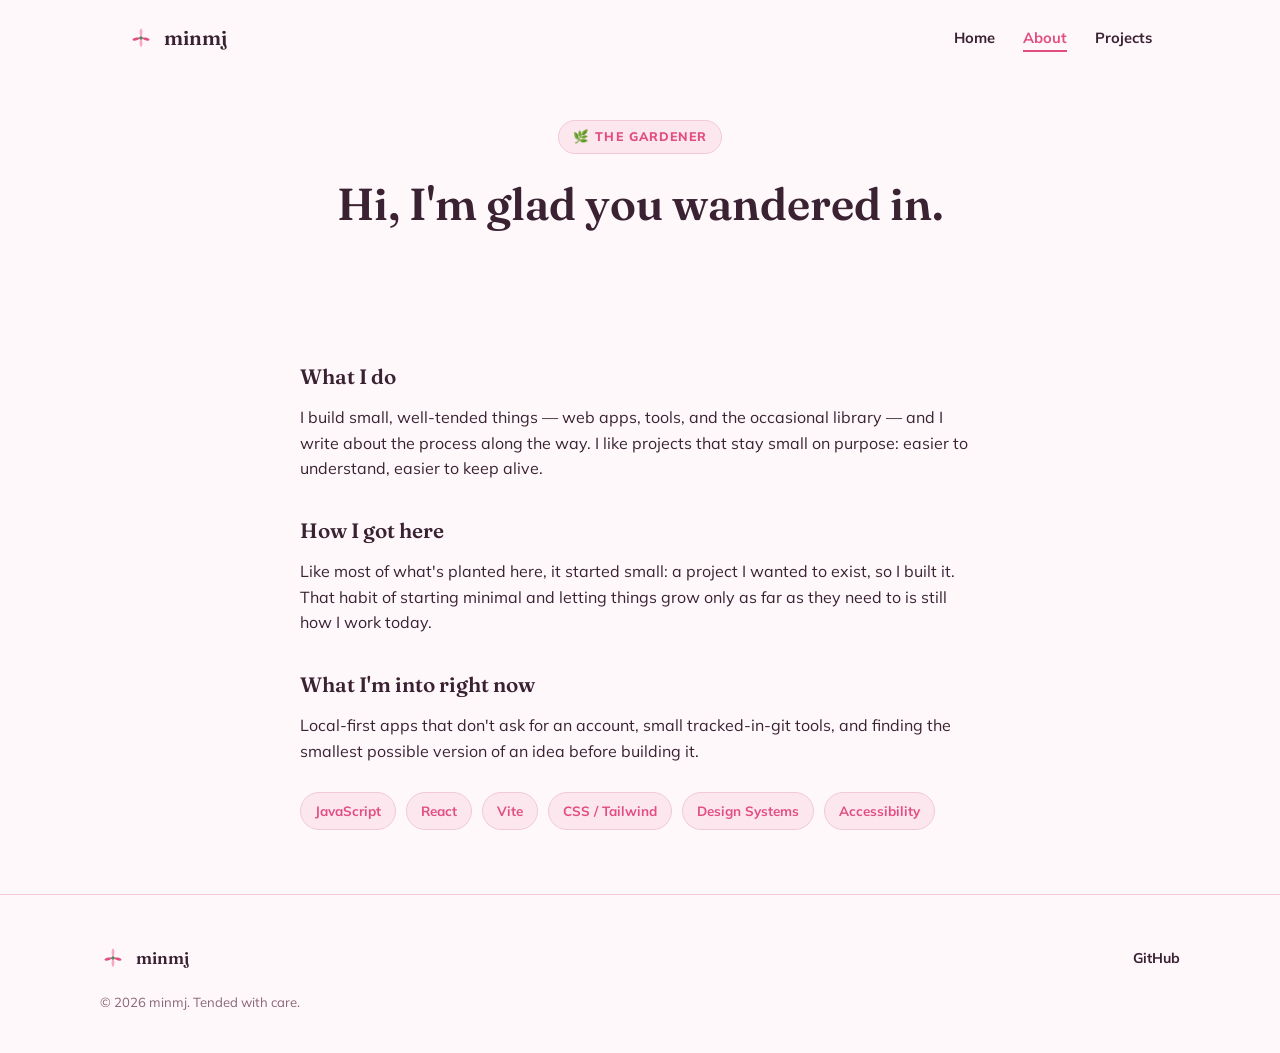
==== about.html @ 545b353c "Add Pink Garden personal site Pink, floral, butterfly-themed static site — home, about, and projects" ====
<!DOCTYPE html>
<html lang="en">
<head>
<meta charset="UTF-8">
<meta name="viewport" content="width=device-width, initial-scale=1.0">
<title>About — minmj</title>
<meta name="description" content="About the gardener behind minmj.">
<link rel="stylesheet" href="assets/css/style.css">
</head>
<body>

<nav class="nav">
  <div class="brand">
    <svg viewBox="0 0 24 24" fill="none"><path d="M12 12C12 12 9 6 12 3C15 6 12 12 12 12Z" fill="var(--accent-soft)"/><path d="M12 12C12 12 18 10.5 20 13.5C18 16.5 12 12 12 12Z" fill="var(--accent)"/><path d="M12 12C12 12 6 10.5 4 13.5C6 16.5 12 12 12 12Z" fill="var(--accent)"/><path d="M12 12C12 12 15 17 12 20.5C9 17 12 12 12 12Z" fill="var(--accent-soft)"/><circle cx="12" cy="12" r="1.6" fill="var(--leaf)"/></svg>
    minmj
  </div>
  <ul class="nav-links">
    <li><a href="index.html">Home</a></li>
    <li><a href="about.html" aria-current="page">About</a></li>
    <li><a href="projects.html">Projects</a></li>
  </ul>
</nav>

<header class="page-header">
  <span class="eyebrow">🌿 the gardener</span>
  <h1>Hi, I'm glad you wandered in.</h1>
</header>

<section>
  <div class="prose">
    <h2>What I do</h2>
    <p>I build small, well-tended things — web apps, tools, and the occasional library — and I write about the process along the way. I like projects that stay small on purpose: easier to understand, easier to keep alive.</p>
    <h2>How I got here</h2>
    <p>Like most of what's planted here, it started small: a project I wanted to exist, so I built it. That habit of starting minimal and letting things grow only as far as they need to is still how I work today.</p>
    <h2>What I'm into right now</h2>
    <p>Local-first apps that don't ask for an account, small tracked-in-git tools, and finding the smallest possible version of an idea before building it.</p>
  </div>
  <div class="skills">
    <span class="skill">JavaScript</span>
    <span class="skill">React</span>
    <span class="skill">Vite</span>
    <span class="skill">CSS / Tailwind</span>
    <span class="skill">Design Systems</span>
    <span class="skill">Accessibility</span>
  </div>
</section>

<footer id="contact">
  <div class="foot-wrap">
    <div class="brand" style="font-size:1.05rem;">
      <svg viewBox="0 0 24 24" fill="none" width="20" height="20"><path d="M12 12C12 12 9 6 12 3C15 6 12 12 12 12Z" fill="var(--accent-soft)"/><path d="M12 12C12 12 18 10.5 20 13.5C18 16.5 12 12 12 12Z" fill="var(--accent)"/><path d="M12 12C12 12 6 10.5 4 13.5C6 16.5 12 12 12 12Z" fill="var(--accent)"/><path d="M12 12C12 12 15 17 12 20.5C9 17 12 12 12 12Z" fill="var(--accent-soft)"/><circle cx="12" cy="12" r="1.6" fill="var(--leaf)"/></svg>
      minmj
    </div>
    <ul class="foot-links">
      <li><a href="https://github.com/minmj" target="_blank" rel="noopener">GitHub</a></li>
    </ul>
  </div>
  <p class="foot-note" style="max-width:1080px;margin:20px auto 0;">© 2026 minmj. Tended with care.</p>
</footer>
</body>
</html>
---- assets/css/style.css ----
@import url('https://fonts.googleapis.com/css2?family=Fraunces:ital,opsz,wght@0,9..144,400;0,9..144,600;1,9..144,500&family=Mulish:wght@400;600;700;800&display=swap');

  :root{
    --bg: #FFF8FA;
    --surface: #FFFFFF;
    --surface-alt: #FDE7EF;
    --text: #3A2233;
    --text-muted: #8A6577;
    --accent: #E24E82;
    --accent-soft: #F7A8C4;
    --leaf: #4F8A5B;
    --leaf-soft: #BEE0C2;
    --sky: #6FA9CE;
    --border: #F1C9D9;
    --shadow: 220 60% 20%;
  }
  @media (prefers-color-scheme: dark){
    :root:not([data-theme="light"]){
      --bg: #241621;
      --surface: #2E1B2B;
      --surface-alt: #3A2233;
      --text: #FBEAF1;
      --text-muted: #D9B3C4;
      --accent: #F2789F;
      --accent-soft: #C25A82;
      --leaf: #7BB88A;
      --leaf-soft: #3E5B45;
      --sky: #8FCBEA;
      --border: #4A2E42;
    }
  }
  :root[data-theme="dark"]{
    --bg: #241621;
    --surface: #2E1B2B;
    --surface-alt: #3A2233;
    --text: #FBEAF1;
    --text-muted: #D9B3C4;
    --accent: #F2789F;
    --accent-soft: #C25A82;
    --leaf: #7BB88A;
    --leaf-soft: #3E5B45;
    --sky: #8FCBEA;
    --border: #4A2E42;
  }

  *{box-sizing:border-box;}
  body{
    margin:0;
    background: var(--bg);
    color: var(--text);
    font-family: 'Mulish', -apple-system, BlinkMacSystemFont, 'Segoe UI', sans-serif;
    line-height:1.6;
    overflow-x:hidden;
  }
  h1,h2,h3{
    font-family:'Fraunces', Georgia, 'Times New Roman', serif;
    font-weight:600;
    text-wrap:balance;
    margin:0;
  }
  a{color:inherit;}
  .wrap{max-width:1080px;margin:0 auto;padding:0 28px;}

  /* ---------- NAV ---------- */
  .nav{
    position:relative;
    z-index:5;
    display:flex;
    align-items:center;
    justify-content:space-between;
    padding:22px 28px;
    max-width:1080px;
    margin:0 auto;
  }
  .brand{
    display:flex;align-items:center;gap:10px;
    font-family:'Fraunces', serif;
    font-weight:600;
    font-size:1.25rem;
  }
  .brand svg{width:26px;height:26px;flex:none;}
  .nav-links{display:flex;gap:28px;list-style:none;margin:0;padding:0;font-weight:700;font-size:.92rem;}
  .nav-links a{text-decoration:none;padding-bottom:3px;border-bottom:2px solid transparent;transition:border-color .2s ease;}
  .nav-links a:hover{border-color:var(--accent);}

  /* ---------- HERO ---------- */
  .hero{
    position:relative;
    padding:56px 28px 80px;
    overflow:hidden;
  }
  .hero-inner{
    max-width:1080px;margin:0 auto;
    position:relative;
    display:grid;
    grid-template-columns:1.1fr .9fr;
    gap:40px;
    align-items:center;
  }
  .eyebrow{
    display:inline-flex;align-items:center;gap:8px;
    font-weight:800;font-size:.78rem;letter-spacing:.09em;text-transform:uppercase;
    color:var(--accent);
    background:var(--surface-alt);
    border:1px solid var(--border);
    padding:6px 14px;border-radius:100px;
    margin-bottom:18px;
  }
  .hero h1{font-size:clamp(2.2rem,5vw,3.4rem);line-height:1.08;}
  .hero h1 em{font-style:italic;color:var(--accent);}
  .hero p{max-width:46ch;color:var(--text-muted);font-size:1.05rem;margin-top:16px;}
  .hero-cta{display:flex;gap:14px;margin-top:30px;flex-wrap:wrap;}
  .btn{
    font-weight:800;font-size:.95rem;
    padding:13px 26px;border-radius:100px;
    text-decoration:none;
    display:inline-flex;align-items:center;gap:8px;
    border:2px solid transparent;
    transition:transform .15s ease;
  }
  .btn:hover{transform:translateY(-2px);}
  .btn-primary{background:var(--accent);color:#fff;box-shadow:0 10px 24px -8px hsl(var(--shadow)/.45);}
  .btn-ghost{background:transparent;border-color:var(--border);color:var(--text);}

  .hero-plot{
    position:relative;
    aspect-ratio:1/1;
    border-radius:50% 50% 46% 54%/54% 46% 54% 46%;
    background:linear-gradient(160deg,var(--surface-alt),var(--surface));
    border:1px solid var(--border);
    display:flex;align-items:center;justify-content:center;
  }
  .hero-plot svg{width:78%;height:78%;}

  .bfly{position:absolute;animation: drift 13s ease-in-out infinite;}
  .bfly svg{display:block;animation: flap 0.9s ease-in-out infinite;transform-origin:center;}
  .bfly.b1{top:8%;left:4%;width:34px;animation-duration:16s;}
  .bfly.b2{top:62%;left:88%;width:26px;animation-duration:12s;animation-delay:-4s;}
  .bfly.b3{top:14%;left:78%;width:22px;animation-duration:14s;animation-delay:-8s;}
  @keyframes drift{
    0%{transform:translate(0,0) rotate(0deg);}
    25%{transform:translate(-14px,10px) rotate(-6deg);}
    50%{transform:translate(6px,-16px) rotate(4deg);}
    75%{transform:translate(14px,6px) rotate(-3deg);}
    100%{transform:translate(0,0) rotate(0deg);}
  }
  @keyframes flap{0%,100%{transform:scaleX(1);}50%{transform:scaleX(.72);}}
  @media (prefers-reduced-motion:reduce){
    .bfly, .bfly svg{animation:none !important;}
  }

  .vine{display:block;width:100%;height:auto;color:var(--leaf);}

  /* ---------- SECTION SHARED ---------- */
  section{padding:64px 28px;}
  .section-head{max-width:640px;margin:0 auto 40px;text-align:center;}
  .section-head .eyebrow{margin-bottom:14px;}
  .section-head h2{font-size:clamp(1.7rem,3.4vw,2.3rem);}
  .section-head p{color:var(--text-muted);margin-top:12px;}

  /* ---------- ABOUT / GARDEN BED ---------- */
  .beds{
    max-width:1080px;margin:0 auto;
    display:grid;grid-template-columns:repeat(3,1fr);gap:20px;
  }
  .bed{
    background:var(--surface);
    border:1px solid var(--border);
    border-radius:22px;
    padding:26px 22px;
    position:relative;
  }
  .bed svg{width:38px;height:38px;margin-bottom:14px;}
  .bed h3{font-size:1.08rem;margin-bottom:8px;}
  .bed p{color:var(--text-muted);font-size:.92rem;margin:0;}

  /* ---------- PROJECTS / TRELLIS ---------- */
  .trellis-section{background:var(--surface-alt);}
  .cards{
    max-width:1080px;margin:0 auto;
    display:grid;grid-template-columns:repeat(3,1fr);gap:22px;
  }
  .card{
    background:var(--surface);
    border:1px solid var(--border);
    border-radius:20px;
    overflow:hidden;
    display:flex;flex-direction:column;
  }
  .card-art{
    aspect-ratio:16/10;
    background:
      radial-gradient(circle at 20% 30%, var(--accent-soft) 0 8%, transparent 9%),
      radial-gradient(circle at 75% 60%, var(--sky) 0 10%, transparent 11%),
      radial-gradient(circle at 55% 20%, var(--leaf-soft) 0 9%, transparent 10%),
      linear-gradient(140deg,var(--surface-alt),var(--surface));
    display:flex;align-items:flex-end;padding:14px;
  }
  .tag{
    font-size:.72rem;font-weight:800;letter-spacing:.05em;text-transform:uppercase;
    background:var(--surface);color:var(--accent);
    padding:5px 11px;border-radius:100px;border:1px solid var(--border);
  }
  .card-body{padding:20px 20px 24px;flex:1;display:flex;flex-direction:column;gap:8px;}
  .card-body h3{font-size:1.05rem;}
  .card-body p{color:var(--text-muted);font-size:.9rem;margin:0;flex:1;}
  .card-link{font-weight:800;font-size:.86rem;color:var(--accent);text-decoration:none;display:inline-flex;align-items:center;gap:6px;}

  /* ---------- NOTES / PRESSED FLOWERS ---------- */
  .notes{max-width:1080px;margin:0 auto;display:grid;grid-template-columns:repeat(3,1fr);gap:18px;}
  .note{
    background:var(--surface);border:1px solid var(--border);border-radius:16px;
    padding:20px;transform:rotate(var(--tilt,0deg));
  }
  .note:nth-child(1){--tilt:-1.4deg;}
  .note:nth-child(2){--tilt:1deg;}
  .note:nth-child(3){--tilt:-.6deg;}
  .note time{font-size:.78rem;font-weight:700;color:var(--accent);letter-spacing:.03em;}
  .note h3{font-size:.98rem;margin-top:6px;}
  .note p{color:var(--text-muted);font-size:.86rem;margin-top:6px;}

  /* ---------- FOOTER / GARDEN PATH ---------- */
  footer{
    padding:50px 28px 40px;
    border-top:1px solid var(--border);
  }
  .foot-wrap{
    max-width:1080px;margin:0 auto;
    display:flex;justify-content:space-between;align-items:center;flex-wrap:wrap;gap:16px;
  }
  .foot-links{display:flex;gap:20px;list-style:none;padding:0;margin:0;font-weight:700;font-size:.88rem;}
  .foot-links a{text-decoration:none;}
  .foot-note{color:var(--text-muted);font-size:.82rem;}

  @media (max-width:820px){
    .nav-links{display:none;}
    .hero-inner{grid-template-columns:1fr;}
    .hero-plot{max-width:280px;margin:0 auto;}
    .beds,.cards,.notes{grid-template-columns:1fr;}
  }

  /* ---------- NAV ACTIVE STATE ---------- */
  .nav-links a[aria-current="page"]{border-color:var(--accent);color:var(--accent);}

  /* ---------- INNER PAGE HEADER ---------- */
  .page-header{
    padding:44px 28px 56px;
    text-align:center;
    position:relative;
  }
  .page-header .eyebrow{margin-bottom:14px;}
  .page-header h1{font-size:clamp(2rem,4.4vw,2.8rem);}
  .page-header p{max-width:56ch;margin:14px auto 0;color:var(--text-muted);}

  /* ---------- FULL GRIDS (more than 3 items wrap) ---------- */
  .cards.full, .notes.full{grid-template-columns:repeat(3,1fr);}
  .note:nth-child(3n+1){--tilt:-1.4deg;}
  .note:nth-child(3n+2){--tilt:1deg;}
  .note:nth-child(3n+3){--tilt:-.6deg;}

  /* ---------- PROSE (about page bio) ---------- */
  .prose{max-width:680px;margin:0 auto;}
  .prose p{color:var(--text);margin:0 0 16px;}
  .prose p:last-child{margin-bottom:0;}
  .prose h2{font-size:1.3rem;margin:32px 0 12px;}
  .prose h2:first-child{margin-top:0;}

  .skills{
    max-width:680px;margin:28px auto 0;
    display:flex;flex-wrap:wrap;gap:10px;
  }
  .skill{
    font-size:.84rem;font-weight:700;
    background:var(--surface-alt);border:1px solid var(--border);color:var(--accent);
    padding:7px 14px;border-radius:100px;
  }

  @media (max-width:820px){
    .cards.full, .notes.full{grid-template-columns:1fr;}
  }
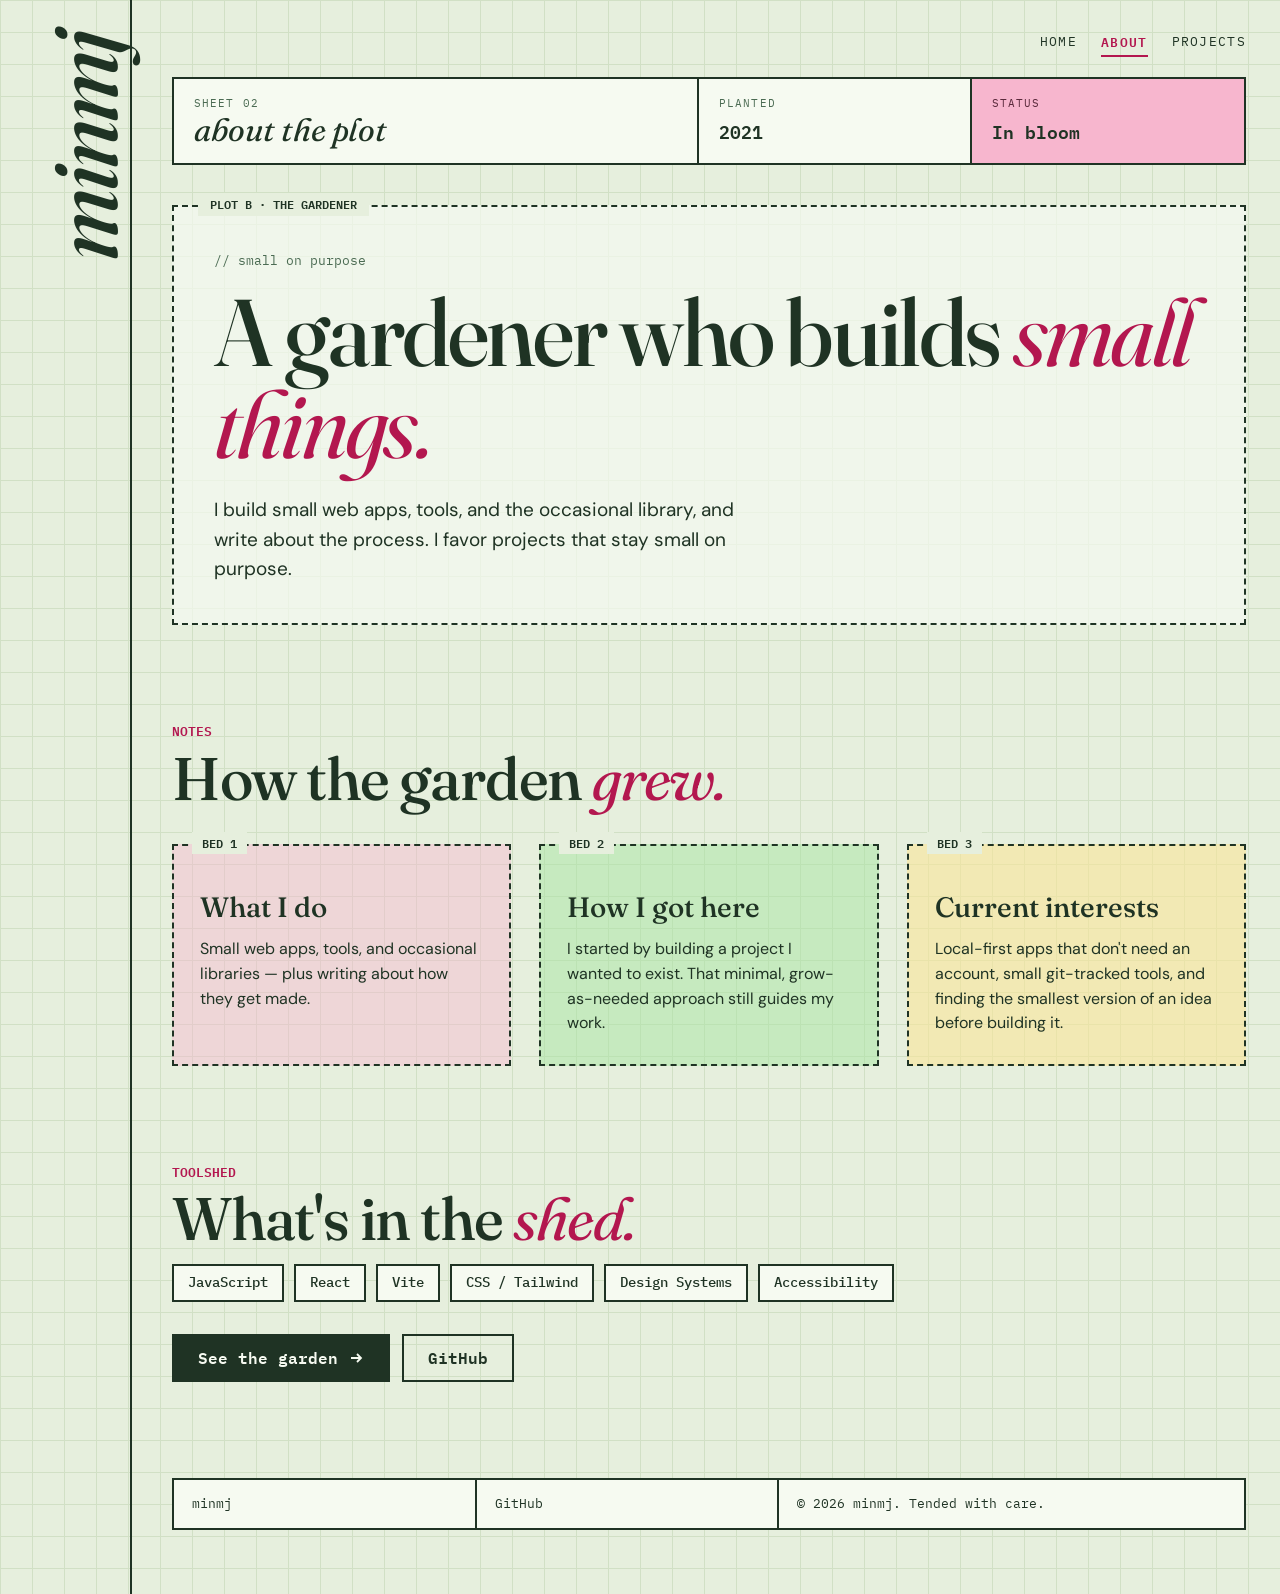
==== commit f8043767: "Replace floral theme with Plot Map garden-blueprint theme Grid-paper background, dashed "plot" secti" ====
--- a/about.html
+++ b/about.html
@@ -1,61 +1,112 @@
-<!DOCTYPE html>
+<!doctype html>
 <html lang="en">
 <head>
-<meta charset="UTF-8">
-<meta name="viewport" content="width=device-width, initial-scale=1.0">
-<title>About — minmj</title>
-<meta name="description" content="About the gardener behind minmj.">
-<link rel="stylesheet" href="assets/css/style.css">
+  <meta charset="utf-8">
+  <meta name="viewport" content="width=device-width, initial-scale=1">
+  <title>About · minmj</title>
+  <meta name="description" content="About minmj — a gardener who builds small, well-tended web apps and tools.">
+  <link rel="icon" href="assets/favicon.svg" type="image/svg+xml">
+  <link rel="preconnect" href="https://fonts.googleapis.com">
+  <link rel="preconnect" href="https://fonts.gstatic.com" crossorigin>
+  <link href="https://fonts.googleapis.com/css2?family=Fraunces:ital,opsz,wght@0,9..144,500;1,9..144,400;1,9..144,500&family=IBM+Plex+Mono:wght@400;500;600&family=DM+Sans:wght@400;500;700&display=swap" rel="stylesheet">
+  <link rel="stylesheet" href="styles.css">
 </head>
 <body>
+  <a class="skip" href="#main">Skip to content</a>
+  <div class="shell">
 
-<nav class="nav">
-  <div class="brand">
-    <svg viewBox="0 0 24 24" fill="none"><path d="M12 12C12 12 9 6 12 3C15 6 12 12 12 12Z" fill="var(--accent-soft)"/><path d="M12 12C12 12 18 10.5 20 13.5C18 16.5 12 12 12 12Z" fill="var(--accent)"/><path d="M12 12C12 12 6 10.5 4 13.5C6 16.5 12 12 12 12Z" fill="var(--accent)"/><path d="M12 12C12 12 15 17 12 20.5C9 17 12 12 12 12Z" fill="var(--accent-soft)"/><circle cx="12" cy="12" r="1.6" fill="var(--leaf)"/></svg>
-    minmj
+    <header class="spine">
+      <a class="wordmark" href="index.html">minmj</a>
+    </header>
+
+    <main class="main" id="main">
+
+      <nav class="topnav" aria-label="Main">
+        <a href="index.html">Home</a>
+        <a href="about.html" aria-current="page">About</a>
+        <a href="projects.html">Projects</a>
+      </nav>
+
+      <div class="titleblock">
+        <div class="tb-project">
+          <div class="tb-label">Sheet 02</div>
+          <div class="tb-name">about the plot</div>
+        </div>
+        <div class="tb-cell">
+          <div class="tb-label">Planted</div>
+          <div class="tb-value">2021</div>
+        </div>
+        <div class="tb-cell tb-status">
+          <div class="tb-label">Status</div>
+          <div class="tb-value">In bloom</div>
+        </div>
+      </div>
+
+      <section class="hero">
+        <div class="plot">
+          <span class="plot-label">PLOT B · THE GARDENER</span>
+          <div class="eyebrow">// small on purpose</div>
+          <h1>A gardener who builds <em>small things.</em></h1>
+          <p class="lede">I build small web apps, tools, and the occasional library, and write about the process. I favor projects that stay small on purpose.</p>
+        </div>
+      </section>
+
+      <section class="section" aria-labelledby="notes-h">
+        <div class="section-head">
+          <div>
+            <div class="sheet">NOTES</div>
+            <h2 id="notes-h">How the garden <em>grew.</em></h2>
+          </div>
+        </div>
+        <div class="beds">
+          <div class="plot bed bed-pink">
+            <span class="plot-label">BED 1</span>
+            <h3>What I do</h3>
+            <p>Small web apps, tools, and occasional libraries — plus writing about how they get made.</p>
+          </div>
+          <div class="plot bed bed-green">
+            <span class="plot-label">BED 2</span>
+            <h3>How I got here</h3>
+            <p>I started by building a project I wanted to exist. That minimal, grow-as-needed approach still guides my work.</p>
+          </div>
+          <div class="plot bed bed-butter">
+            <span class="plot-label">BED 3</span>
+            <h3>Current interests</h3>
+            <p>Local-first apps that don't need an account, small git-tracked tools, and finding the smallest version of an idea before building it.</p>
+          </div>
+        </div>
+      </section>
+
+      <section class="section" aria-labelledby="tools-h">
+        <div class="section-head">
+          <div>
+            <div class="sheet">TOOLSHED</div>
+            <h2 id="tools-h">What's in the <em>shed.</em></h2>
+          </div>
+        </div>
+        <ul class="skills">
+          <li>JavaScript</li>
+          <li>React</li>
+          <li>Vite</li>
+          <li>CSS / Tailwind</li>
+          <li>Design Systems</li>
+          <li>Accessibility</li>
+        </ul>
+        <div class="btn-row">
+          <a class="btn btn-solid" href="projects.html">See the garden
+            <svg width="16" height="16" viewBox="0 0 16 16" fill="none" stroke="currentColor" stroke-width="1.8" aria-hidden="true"><path d="M3 8h10M9 4l4 4-4 4"/></svg>
+          </a>
+          <a class="btn" href="https://github.com/minmj">GitHub</a>
+        </div>
+      </section>
+
+      <footer class="footer">
+        <div>minmj</div>
+        <a href="https://github.com/minmj">GitHub</a>
+        <div>© 2026 minmj. Tended with care.</div>
+      </footer>
+
+    </main>
   </div>
-  <ul class="nav-links">
-    <li><a href="index.html">Home</a></li>
-    <li><a href="about.html" aria-current="page">About</a></li>
-    <li><a href="projects.html">Projects</a></li>
-  </ul>
-</nav>
-
-<header class="page-header">
-  <span class="eyebrow">🌿 the gardener</span>
-  <h1>Hi, I'm glad you wandered in.</h1>
-</header>
-
-<section>
-  <div class="prose">
-    <h2>What I do</h2>
-    <p>I build small, well-tended things — web apps, tools, and the occasional library — and I write about the process along the way. I like projects that stay small on purpose: easier to understand, easier to keep alive.</p>
-    <h2>How I got here</h2>
-    <p>Like most of what's planted here, it started small: a project I wanted to exist, so I built it. That habit of starting minimal and letting things grow only as far as they need to is still how I work today.</p>
-    <h2>What I'm into right now</h2>
-    <p>Local-first apps that don't ask for an account, small tracked-in-git tools, and finding the smallest possible version of an idea before building it.</p>
-  </div>
-  <div class="skills">
-    <span class="skill">JavaScript</span>
-    <span class="skill">React</span>
-    <span class="skill">Vite</span>
-    <span class="skill">CSS / Tailwind</span>
-    <span class="skill">Design Systems</span>
-    <span class="skill">Accessibility</span>
-  </div>
-</section>
-
-<footer id="contact">
-  <div class="foot-wrap">
-    <div class="brand" style="font-size:1.05rem;">
-      <svg viewBox="0 0 24 24" fill="none" width="20" height="20"><path d="M12 12C12 12 9 6 12 3C15 6 12 12 12 12Z" fill="var(--accent-soft)"/><path d="M12 12C12 12 18 10.5 20 13.5C18 16.5 12 12 12 12Z" fill="var(--accent)"/><path d="M12 12C12 12 6 10.5 4 13.5C6 16.5 12 12 12 12Z" fill="var(--accent)"/><path d="M12 12C12 12 15 17 12 20.5C9 17 12 12 12 12Z" fill="var(--accent-soft)"/><circle cx="12" cy="12" r="1.6" fill="var(--leaf)"/></svg>
-      minmj
-    </div>
-    <ul class="foot-links">
-      <li><a href="https://github.com/minmj" target="_blank" rel="noopener">GitHub</a></li>
-    </ul>
-  </div>
-  <p class="foot-note" style="max-width:1080px;margin:20px auto 0;">© 2026 minmj. Tended with care.</p>
-</footer>
 </body>
 </html>
--- a/styles.css
+++ b/styles.css
@@ -0,0 +1,202 @@
+/* minmj.github.io — "Plot Map" theme
+   A garden-plan drawing: grid paper, dashed plots, a title block,
+   a vertical wordmark spine and plant-tag project cards. */
+
+:root {
+  --paper: #e6efdd;
+  --paper-2: #f6faf1;
+  --grid: #d1e0c5;
+  --ink: #1f3324;
+  --ink-soft: #4b6b53;
+  --rose: #b3174f;
+  --pink: #f7b6ce;
+  --green: #a8e6a1;
+  --butter: #fbe79a;
+  --serif: "Fraunces", Georgia, serif;
+  --mono: "IBM Plex Mono", ui-monospace, Menlo, monospace;
+  --sans: "DM Sans", system-ui, sans-serif;
+}
+
+* { box-sizing: border-box; }
+
+body {
+  margin: 0;
+  background-color: var(--paper);
+  background-image:
+    linear-gradient(var(--grid) 1px, transparent 1px),
+    linear-gradient(90deg, var(--grid) 1px, transparent 1px);
+  background-size: 32px 32px;
+  color: var(--ink);
+  font-family: var(--sans);
+  line-height: 1.55;
+}
+
+a { color: inherit; text-decoration: none; }
+a:hover { color: var(--rose); }
+a:focus-visible { outline: 3px solid var(--rose); outline-offset: 3px; }
+
+.skip {
+  position: absolute; left: -9999px; top: 8px;
+  padding: 8px 14px; background: var(--ink); color: var(--paper-2); z-index: 10;
+}
+.skip:focus { left: 8px; }
+
+/* ---------- shell + spine ---------- */
+.shell {
+  max-width: 1260px; margin: 0 auto; padding: 0 24px;
+  display: flex; flex-wrap: wrap; gap: 0 40px; align-items: stretch;
+}
+.spine {
+  flex: 0 0 96px;
+  display: flex; flex-direction: column; align-items: center; justify-content: flex-start;
+  padding: 32px 0; border-right: 2px solid var(--ink);
+}
+.wordmark {
+  writing-mode: vertical-rl; transform: rotate(180deg);
+  font-family: var(--serif); font-style: italic; font-weight: 500;
+  font-size: 96px; line-height: 1; letter-spacing: -0.02em;
+}
+
+.main { flex: 1 1 640px; min-width: 0; padding: 32px 0 64px; }
+
+/* ---------- top nav (horizontal, above the title block) ---------- */
+.topnav {
+  display: flex; align-items: center; justify-content: flex-end; gap: 24px;
+  font-family: var(--mono); font-size: 13px; text-transform: uppercase; letter-spacing: 0.1em;
+  margin-bottom: 20px;
+}
+.topnav a { padding-bottom: 3px; border-bottom: 2px solid transparent; }
+.topnav a[aria-current="page"] { font-weight: 600; color: var(--rose); border-color: var(--rose); }
+.topnav a:hover { border-color: var(--ink); }
+
+/* ---------- title block ---------- */
+.titleblock { display: flex; flex-wrap: wrap; border: 2px solid var(--ink); background: var(--paper-2); }
+.titleblock > div, .titleblock > a { padding: 16px 20px; border-right: 2px solid var(--ink); }
+.titleblock > :last-child { border-right: 0; }
+.tb-label { font-family: var(--mono); font-size: 11px; text-transform: uppercase; letter-spacing: 0.1em; color: var(--ink-soft); }
+.tb-value { font-family: var(--mono); font-size: 18px; font-weight: 600; margin-top: 6px; }
+.tb-project { flex: 2 1 260px; }
+.tb-project .tb-name { font-family: var(--serif); font-style: italic; font-size: 32px; line-height: 1.1; }
+.tb-cell { flex: 1 1 140px; }
+.tb-status { background: var(--pink); }
+.tb-status .tb-label { color: #5a2a3c; }
+
+/* ---------- plots ---------- */
+.plot {
+  position: relative; padding: 44px 40px 40px;
+  border: 2.5px dashed var(--ink); background: rgba(246, 250, 241, 0.7);
+}
+.plot-label {
+  position: absolute; top: -14px; left: 24px; padding: 2px 12px; background: var(--paper);
+  font-family: var(--mono); font-size: 12px; font-weight: 600;
+}
+.bed { padding: 40px 26px 28px; }
+.bed h3 { margin: 0 0 8px; font-family: var(--serif); font-weight: 500; font-size: 28px; }
+.bed p { margin: 0; }
+.bed-pink { background: rgba(247, 182, 206, 0.45); }
+.bed-green { background: rgba(168, 230, 161, 0.5); }
+.bed-butter { background: rgba(251, 231, 154, 0.6); }
+.bed .plot-label { left: 18px; padding: 2px 10px; font-size: 12px; }
+
+/* ---------- type ---------- */
+h1, h2 { font-family: var(--serif); font-weight: 500; margin: 0; }
+h1 { font-size: clamp(46px, 7.4vw, 96px); line-height: 0.98; letter-spacing: -0.025em; margin-top: 14px; }
+h1 em, h2 em { color: var(--rose); font-weight: 400; }
+h2 { font-size: clamp(36px, 5vw, 60px); line-height: 1; letter-spacing: -0.02em; }
+.eyebrow { font-family: var(--mono); font-size: 13px; color: var(--ink-soft); }
+.sheet { font-family: var(--mono); font-size: 13px; font-weight: 600; color: var(--rose); }
+.lede { margin: 24px 0 0; font-size: 19px; max-width: 560px; }
+.section { margin-top: 96px; }
+.section-head { display: flex; flex-wrap: wrap; gap: 12px 40px; align-items: flex-end; justify-content: space-between; }
+.section-head p { margin: 0; max-width: 420px; }
+.section-head h2 { margin-top: 6px; }
+.textlink { font-weight: 700; border-bottom: 2px solid var(--ink); }
+
+/* ---------- buttons ---------- */
+.btn-row { margin-top: 32px; display: flex; flex-wrap: wrap; gap: 12px; }
+.btn {
+  display: inline-flex; align-items: center; gap: 10px; min-height: 48px; padding: 0 24px;
+  font-family: var(--mono); font-weight: 600; border: 2px solid var(--ink);
+}
+.btn-solid { background: var(--ink); color: var(--paper-2); }
+.btn-solid:hover { color: var(--pink); }
+
+/* ---------- hero grid + code ---------- */
+.hero { margin-top: 40px; display: flex; flex-wrap: wrap; gap: 32px; align-items: stretch; }
+.hero .plot { flex: 3 1 520px; min-width: 0; }
+.legend {
+  flex: 2 1 340px; min-width: 0; align-self: flex-start;
+  border: 2.5px solid var(--ink); background: var(--ink); color: var(--paper);
+  box-shadow: 8px 8px 0 var(--rose);
+}
+.legend-bar {
+  display: flex; justify-content: space-between; padding: 12px 18px;
+  border-bottom: 1.5px solid var(--ink-soft); font-family: var(--mono); font-size: 12px; color: #a9c4ae;
+}
+.legend pre {
+  margin: 0; padding: 22px 20px 26px; overflow-x: auto; min-height: 160px;
+  font-family: var(--mono); font-size: 14.5px; line-height: 1.9;
+}
+.k { color: var(--pink); } .f { color: var(--green); } .s { color: var(--butter); } .c { color: #7f9c86; }
+.caret { display: inline-block; width: 7px; height: 1.1em; background: var(--paper); vertical-align: text-bottom; margin-left: 1px; animation: blink 1s step-end infinite; }
+@keyframes blink { 50% { opacity: 0; } }
+@media (prefers-reduced-motion: reduce) { .caret { animation: none; } }
+
+/* ---------- three beds ---------- */
+.beds { margin-top: 36px; display: flex; flex-wrap: wrap; gap: 28px; }
+.beds .plot { flex: 1 1 300px; min-width: 0; }
+
+/* ---------- project tags ---------- */
+.tags { margin-top: 44px; display: flex; flex-wrap: wrap; gap: 48px 36px; align-items: flex-start; }
+.tag-wrap { flex: 1 1 400px; min-width: 0; display: flex; flex-direction: column; align-items: center; }
+.tag-wrap:nth-child(2) { margin-top: 36px; }
+.string { width: 2px; height: 40px; background: var(--ink); }
+.tag {
+  width: 100%; border: 2.5px solid var(--ink); background: var(--paper-2);
+  box-shadow: 8px 8px 0 var(--ink);
+}
+.tag-wrap:nth-child(1) .tag { transform: rotate(-1deg); }
+.tag-wrap:nth-child(2) .tag { transform: rotate(1.2deg); }
+.tag img { display: block; width: 100%; height: auto; border-bottom: 2px solid var(--ink); }
+.tag-body { padding: 22px 22px 26px; }
+.tag-body h3 { margin: 0 0 6px; font-family: var(--serif); font-weight: 500; font-size: 36px; line-height: 1.05; }
+.tag-body p { margin: 0; }
+.tag-link {
+  margin-top: 16px; display: inline-flex; align-items: center; gap: 8px;
+  font-family: var(--mono); font-weight: 600; color: var(--rose); border-bottom: 2px solid var(--rose);
+}
+
+/* ---------- about lists ---------- */
+.skills { display: flex; flex-wrap: wrap; gap: 10px; margin: 16px 0 0; padding: 0; list-style: none; }
+.skills li {
+  padding: 6px 14px; border: 2px solid var(--ink); background: var(--paper-2);
+  font-family: var(--mono); font-size: 14px; font-weight: 500;
+}
+
+/* ---------- footer strip ---------- */
+.footer { margin-top: 96px; display: flex; flex-wrap: wrap; border: 2px solid var(--ink); background: var(--paper-2); font-family: var(--mono); font-size: 13px; }
+.footer > * { padding: 14px 18px; border-right: 2px solid var(--ink); flex: 1 1 200px; }
+.footer > :last-child { border-right: 0; flex: 2 1 260px; }
+.footer a:hover { color: var(--rose); }
+
+/* ---------- small screens: spine becomes a top strip, nav wraps ---------- */
+@media (max-width: 760px) {
+  .shell { padding: 0 16px; gap: 0; }
+  .spine {
+    flex: 1 1 100%; flex-direction: row;
+    padding: 16px 0; border-right: 0; border-bottom: 2px solid var(--ink);
+  }
+  .wordmark { writing-mode: horizontal-tb; transform: none; font-size: 44px; }
+  .topnav { justify-content: flex-start; gap: 16px; flex-wrap: wrap; }
+  .plot { padding: 40px 22px 28px; }
+  .titleblock > div, .titleblock > a { border-right: 0; border-bottom: 2px solid var(--ink); flex: 1 1 100%; }
+  .titleblock > :last-child { border-bottom: 0; }
+  .tag-wrap:nth-child(2) { margin-top: 0; }
+  .footer > * { border-right: 0; border-bottom: 2px solid var(--ink); }
+  .footer > :last-child { border-bottom: 0; }
+}
+
+@media (prefers-reduced-motion: no-preference) {
+  .tag { transition: transform 0.2s ease; }
+  .tag-wrap:hover .tag { transform: rotate(0deg) translateY(-3px); }
+}
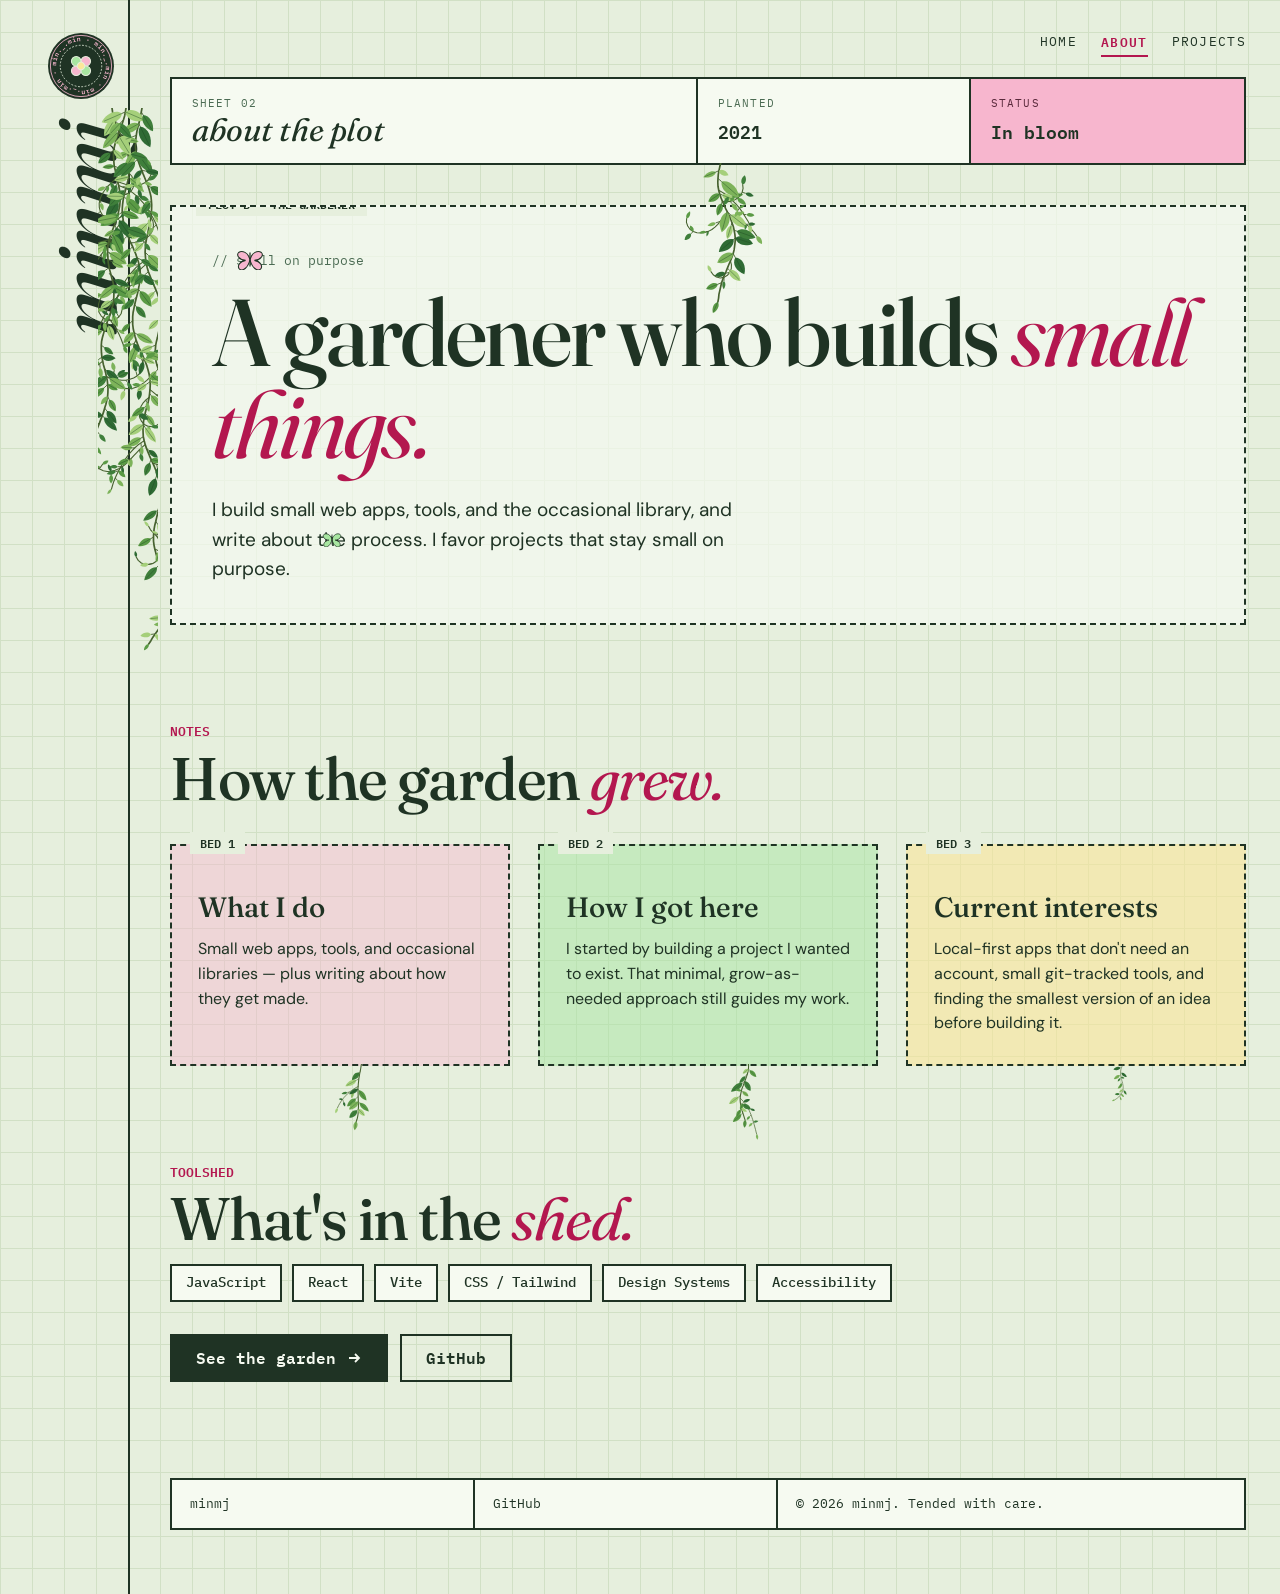
==== commit 38e646d4: "Add hand-drawn vine illustrations, avatar, and a contributions section Replace the schematic vine/bu" ====
--- a/about.html
+++ b/about.html
@@ -16,7 +16,11 @@
   <div class="shell">
 
     <header class="spine">
-      <a class="wordmark" href="index.html">minmj</a>
+      <img class="vine vine-spine" src="assets/vines/spine.svg" alt="" aria-hidden="true" width="1" height="1" loading="lazy" decoding="async">
+      <div class="spine-top">
+        <a class="avatar" href="index.html" aria-label="minmj home"><img src="assets/avatar.svg" alt="" width="64" height="64"></a>
+        <a class="wordmark" href="index.html">minmj</a>
+      </div>
     </header>
 
     <main class="main" id="main">
@@ -28,6 +32,7 @@
       </nav>
 
       <div class="titleblock">
+        <img class="vine " src="assets/vines/titleblock.svg" alt="" aria-hidden="true" width="1" height="1" loading="lazy" decoding="async">
         <div class="tb-project">
           <div class="tb-label">Sheet 02</div>
           <div class="tb-name">about the plot</div>
@@ -44,10 +49,13 @@
 
       <section class="hero">
         <div class="plot">
+          <img class="vine vine-hero" src="assets/vines/hero.svg" alt="" aria-hidden="true" width="1" height="1" loading="lazy" decoding="async">
           <span class="plot-label">PLOT B · THE GARDENER</span>
           <div class="eyebrow">// small on purpose</div>
           <h1>A gardener who builds <em>small things.</em></h1>
           <p class="lede">I build small web apps, tools, and the occasional library, and write about the process. I favor projects that stay small on purpose.</p>
+          <div class="bfly b1" aria-hidden="true"><svg viewBox="0 0 32 24" fill="var(--pink)" stroke="currentColor" stroke-width="1.2"><path d="M16 12c-2-8-9-11-13-8-3 3 1 9 8 9-7 1-10 7-7 10 4 3 10-2 12-11Zm0 0c2-8 9-11 13-8 3 3-1 9-8 9 7 1 10 7 7 10-4 3-10-2-12-11Z"/><line x1="16" y1="4" x2="16" y2="20" stroke="var(--ink)" stroke-width="1.4"/></svg></div>
+          <div class="bfly b3" aria-hidden="true"><svg viewBox="0 0 32 24" fill="var(--green)" stroke="currentColor" stroke-width="1.2"><path d="M16 12c-2-8-9-11-13-8-3 3 1 9 8 9-7 1-10 7-7 10 4 3 10-2 12-11Zm0 0c2-8 9-11 13-8 3 3-1 9-8 9 7 1 10 7 7 10-4 3-10-2-12-11Z"/><line x1="16" y1="4" x2="16" y2="20" stroke="var(--ink)" stroke-width="1.4"/></svg></div>
         </div>
       </section>
 
@@ -60,16 +68,19 @@
         </div>
         <div class="beds">
           <div class="plot bed bed-pink">
+            <img class="vine " src="assets/vines/bed-a.svg" alt="" aria-hidden="true" width="1" height="1" loading="lazy" decoding="async">
             <span class="plot-label">BED 1</span>
             <h3>What I do</h3>
             <p>Small web apps, tools, and occasional libraries — plus writing about how they get made.</p>
           </div>
           <div class="plot bed bed-green">
+            <img class="vine " src="assets/vines/bed-b.svg" alt="" aria-hidden="true" width="1" height="1" loading="lazy" decoding="async">
             <span class="plot-label">BED 2</span>
             <h3>How I got here</h3>
             <p>I started by building a project I wanted to exist. That minimal, grow-as-needed approach still guides my work.</p>
           </div>
           <div class="plot bed bed-butter">
+            <img class="vine " src="assets/vines/bed-wide.svg" alt="" aria-hidden="true" width="1" height="1" loading="lazy" decoding="async">
             <span class="plot-label">BED 3</span>
             <h3>Current interests</h3>
             <p>Local-first apps that don't need an account, small git-tracked tools, and finding the smallest version of an idea before building it.</p>
--- a/styles.css
+++ b/styles.css
@@ -47,14 +47,17 @@
   display: flex; flex-wrap: wrap; gap: 0 40px; align-items: stretch;
 }
 .spine {
+  position: relative;
   flex: 0 0 96px;
   display: flex; flex-direction: column; align-items: center; justify-content: flex-start;
   padding: 32px 0; border-right: 2px solid var(--ink);
 }
+.spine-top { display: flex; flex-direction: column; align-items: center; gap: 24px; }
+.avatar img { display: block; width: 68px; height: 68px; }
 .wordmark {
   writing-mode: vertical-rl; transform: rotate(180deg);
   font-family: var(--serif); font-style: italic; font-weight: 500;
-  font-size: 96px; line-height: 1; letter-spacing: -0.02em;
+  font-size: 88px; line-height: 1; letter-spacing: -0.02em; padding-right: 6px;
 }
 
 .main { flex: 1 1 640px; min-width: 0; padding: 32px 0 64px; }
@@ -70,7 +73,7 @@
 .topnav a:hover { border-color: var(--ink); }
 
 /* ---------- title block ---------- */
-.titleblock { display: flex; flex-wrap: wrap; border: 2px solid var(--ink); background: var(--paper-2); }
+.titleblock { position: relative; display: flex; flex-wrap: wrap; border: 2px solid var(--ink); background: var(--paper-2); }
 .titleblock > div, .titleblock > a { padding: 16px 20px; border-right: 2px solid var(--ink); }
 .titleblock > :last-child { border-right: 0; }
 .tb-label { font-family: var(--mono); font-size: 11px; text-transform: uppercase; letter-spacing: 0.1em; color: var(--ink-soft); }
@@ -123,8 +126,28 @@
 
 /* ---------- hero grid + code ---------- */
 .hero { margin-top: 40px; display: flex; flex-wrap: wrap; gap: 32px; align-items: stretch; }
-.hero .plot { flex: 3 1 520px; min-width: 0; }
+.hero .plot { flex: 3 1 520px; min-width: 0; overflow: hidden; }
+
+/* ---------- butterflies ---------- */
+.bfly { position: absolute; z-index: 2; pointer-events: none; animation: drift 13s ease-in-out infinite; }
+.bfly svg { display: block; animation: flap 0.9s ease-in-out infinite; transform-origin: center; }
+.bfly.b1 { top: 10%; left: 6%; width: 28px; animation-duration: 16s; }
+.bfly.b2 { top: 60%; left: 90%; width: 22px; animation-duration: 12s; animation-delay: -4s; }
+.bfly.b3 { top: 78%; left: 14%; width: 20px; animation-duration: 14s; animation-delay: -8s; }
+.bfly.b4 { top: 14%; left: 80%; width: 18px; animation-duration: 15s; animation-delay: -6s; }
+.bfly.b5 { top: 20%; left: 84%; width: 18px; animation-duration: 13s; animation-delay: -2s; }
+@keyframes drift {
+  0% { transform: translate(0,0) rotate(0deg); }
+  25% { transform: translate(-12px,8px) rotate(-6deg); }
+  50% { transform: translate(6px,-14px) rotate(4deg); }
+  75% { transform: translate(12px,6px) rotate(-3deg); }
+  100% { transform: translate(0,0) rotate(0deg); }
+}
+@keyframes flap { 0%, 100% { transform: scaleX(1); } 50% { transform: scaleX(.72); } }
+@media (prefers-reduced-motion: reduce) { .bfly, .bfly svg { animation: none !important; } }
+
 .legend {
+  position: relative;
   flex: 2 1 340px; min-width: 0; align-self: flex-start;
   border: 2.5px solid var(--ink); background: var(--ink); color: var(--paper);
   box-shadow: 8px 8px 0 var(--rose);
@@ -152,12 +175,13 @@
 .tag-wrap:nth-child(2) { margin-top: 36px; }
 .string { width: 2px; height: 40px; background: var(--ink); }
 .tag {
+  position: relative;
   width: 100%; border: 2.5px solid var(--ink); background: var(--paper-2);
   box-shadow: 8px 8px 0 var(--ink);
 }
 .tag-wrap:nth-child(1) .tag { transform: rotate(-1deg); }
 .tag-wrap:nth-child(2) .tag { transform: rotate(1.2deg); }
-.tag img { display: block; width: 100%; height: auto; border-bottom: 2px solid var(--ink); }
+.tag .card-art { display: block; width: 100%; height: auto; border-bottom: 2px solid var(--ink); }
 .tag-body { padding: 22px 22px 26px; }
 .tag-body h3 { margin: 0 0 6px; font-family: var(--serif); font-weight: 500; font-size: 36px; line-height: 1.05; }
 .tag-body p { margin: 0; }
@@ -166,6 +190,10 @@
   font-family: var(--mono); font-weight: 600; color: var(--rose); border-bottom: 2px solid var(--rose);
 }
 
+/* ---------- almanac (contributions) ---------- */
+.almanac { overflow-x: auto; }
+.contrib-chart { display: block; width: 100%; max-width: 760px; height: auto; margin: 0 auto; }
+
 /* ---------- about lists ---------- */
 .skills { display: flex; flex-wrap: wrap; gap: 10px; margin: 16px 0 0; padding: 0; list-style: none; }
 .skills li {
@@ -179,13 +207,26 @@
 .footer > :last-child { border-right: 0; flex: 2 1 260px; }
 .footer a:hover { color: var(--rose); }
 
-/* ---------- small screens: spine becomes a top strip, nav wraps ---------- */
+/* ---------- vines: decorative trailing ivy hanging from elements ---------- */
+.vine {
+  position: absolute; left: 0; top: 100%; width: 100%; height: auto; max-width: none;
+  z-index: 3; pointer-events: none; user-select: none;
+}
+.vine-top { top: 0; }
+.vine-hero { width: min(100%, 672px); }
+.vine-spine { left: auto; right: -30px; top: 108px; width: 60px; }
+body { overflow-x: hidden; }
+
+/* ---------- small screens: spine becomes a top bar, nav wraps ---------- */
 @media (max-width: 760px) {
+  .vine { display: none; }
   .shell { padding: 0 16px; gap: 0; }
   .spine {
     flex: 1 1 100%; flex-direction: row;
     padding: 16px 0; border-right: 0; border-bottom: 2px solid var(--ink);
   }
+  .spine-top { flex-direction: row; gap: 14px; }
+  .avatar img { width: 44px; height: 44px; }
   .wordmark { writing-mode: horizontal-tb; transform: none; font-size: 44px; }
   .topnav { justify-content: flex-start; gap: 16px; flex-wrap: wrap; }
   .plot { padding: 40px 22px 28px; }
